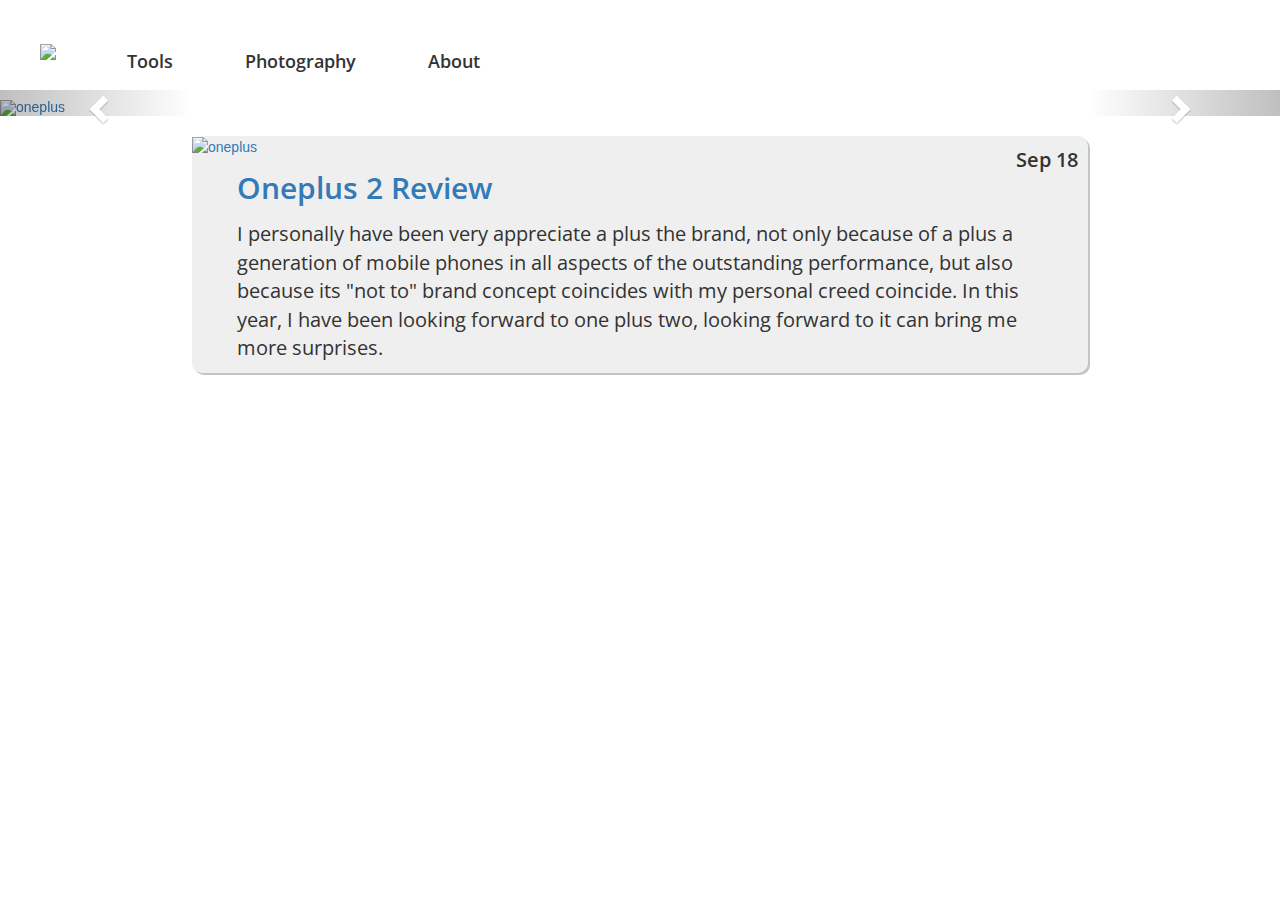
==== index.html @ 1d6de4e5 "revise" ====
<!doctype html>
<html>

<head>
    <title>MIRACLE</title>
    <meta content="width=device-width,initial-scale=1" name=viewport>
    <link href="https://fonts.googleapis.com/css?family=Open+Sans:400,600|Roboto+Slab" rel="stylesheet">
    <link href="css/style.css" type="text/css" rel="stylesheet" />
    <!-- Latest compiled and minified CSS -->
    <link rel="stylesheet" href="https://maxcdn.bootstrapcdn.com/bootstrap/3.3.7/css/bootstrap.min.css" integrity="sha384-BVYiiSIFeK1dGmJRAkycuHAHRg32OmUcww7on3RYdg4Va+PmSTsz/K68vbdEjh4u" crossorigin="anonymous">
    <!-- Optional theme -->
    <link rel="stylesheet" href="https://maxcdn.bootstrapcdn.com/bootstrap/3.3.7/css/bootstrap-theme.min.css" integrity="sha384-rHyoN1iRsVXV4nD0JutlnGaslCJuC7uwjduW9SVrLvRYooPp2bWYgmgJQIXwl/Sp" crossorigin="anonymous"> </head>

<body>
    <nav>
        <ul class="navi">
            <li class="nav navpic"><img src="image/logo_black.png" width="160px"></li>
            <li class="nav navbar">Tools</li>
            <li class="nav navbar">Photography</li>
            <li class="nav navbar">About</li>
        </ul>
    </nav>
    <div id="carousel-example-generic" class="carousel slide" data-ride="carousel">
        <!-- Indicators -->
        <ol class="carousel-indicators">
            <li data-target="#carousel-example-generic" data-slide-to="0" class="active"></li>
            <li data-target="#carousel-example-generic" data-slide-to="1"></li>
            <li data-target="#carousel-example-generic" data-slide-to="2"></li>
        </ol>
        <!-- Wrapper for slides -->
        <div class="carousel-inner" role="listbox">
            <div class="item active"> <a href="oneplus.html">    <img src="image/oneplus_scroll.jpg" alt="oneplus" width="100%"></a> </div>
            <div class="item"> <img src="image/oppo_scroll.jpg" alt="oppo" width="100%"> </div>
            <div class="item"> <img src="image/sm_scroll.jpg" alt="smartisan" width="100%"> </div>
        </div>
        <!-- Controls -->
        <a class="left carousel-control" href="#carousel-example-generic" role="button" data-slide="prev"> <span class="glyphicon glyphicon-chevron-left" aria-hidden="true"></span> <span class="sr-only">Previous</span> </a>
        <a class="right carousel-control" href="#carousel-example-generic" role="button" data-slide="next"> <span class="glyphicon glyphicon-chevron-right" aria-hidden="true"></span> <span class="sr-only">Next</span> </a>
    </div>
    <div class="review-container">
        <p class="review-date">Sep 18</p>
        <a href="oneplus.html"><img class="review-pic" src="image/oneplus_scroll.jpg" alt="oneplus" width="100%"></a>
        <p class="review-title"><a href="oneplus.html">Oneplus 2 Review</a></p>
        <p class="review-text">I personally have been very appreciate a plus the brand, not only because of a plus a generation of mobile phones in all aspects of the outstanding performance, but also because its "not to" brand concept coincides with my personal creed coincide. In this year, I have been looking forward to one plus two, looking forward to it can bring me more surprises. </p>
    </div>
    <script src="http://code.jquery.com/jquery-3.1.1.min.js"></script>
    <!-- Latest compiled and minified JavaScript -->
    <script src="https://maxcdn.bootstrapcdn.com/bootstrap/3.3.7/js/bootstrap.min.js" integrity="sha384-Tc5IQib027qvyjSMfHjOMaLkfuWVxZxUPnCJA7l2mCWNIpG9mGCD8wGNIcPD7Txa" crossorigin="anonymous"></script>
</body>

</html>
---- css/style.css ----
.nav{
    margin-left: 70px;
    float:left;
    display: inline;
    margin-top: 30px;
    text-align: center;
    font-size: 18px;
    font-family: 'Open Sans', sans-serif;
    font-weight: 600;
}
.navi{
    height:80px;
    
}
.navbar{
    padding-top: 18px;
}
.navbar:hover{
    border-bottom-color: #c4c4c4;
}
.navpic{
    margin-top: 38px;
    margin-left: 0px;
}
.review-container{
    width:70%;
    margin-left: 15%;
    margin-top: 20px;
    background-color: #efefef;
    border-radius: 10px 10px 10px 10px;
    box-shadow: 2px 2px #c4c4c4;
}

.review-text{
    margin-left: 5%;
    margin-right: 5%;
    font-family: 'Open Sans', sans-serif;
    font-weight: 400;
    font-size:20px;
    padding-bottom: 10px;
}
.review-date{
    font-family: 'Open Sans', sans-serif;
    font-weight: 600;
    font-size:20px;
    float:right;
    margin-top: 10px;
    margin-right: 10px;
}
.review-title{
    font-family: 'Open Sans', sans-serif;
    font-weight: 600;
    font-size:30px;
    margin-left: 5%;
    margin-top: 10px;
}
.page-container{
    width:70%;
    margin-left:15%;
    font-family: 'Roboto Slab', serif;
    font-size:30px;
    margin-top: 15px;
}
.stat-title{
    font-size: 20px;
    padding-top: 10px;
}
.stat-container{
    width:70%;
    margin-left:15%;
}
.color-container{
    width:100%;
    background-color: #f7f7f7;
}
.review-logo{
    position:absolute;
    width:18%;
    margin-left: 41%;
    margin-right: 40%;
    margin-top: 20px;
}
.reviewpage-title{
    position: absolute;
    color:white;
    font-family: 'Open Sans', sans-serif;
    margin-top: 20%;
    width:50%;
    text-align: center;
    font-size: 70px;
    margin-left: 25%;
}
.navigation {
    list-style: none;
    background: #f4f4f4;
    width: 100%;
    height: 100%;
    position: fixed;
    top: 0;
    right: 0;
    bottom: 0;
    left: 0;
    z-index:0;
}
.site-wrap{
    background-color: #f7f7f7;
    z-index: 1;
    min-width: 100%;
    min-height: 100%;
    position: relative;
    top:0;
    bottom:100%;
    left:0;
}
.nav-trigger {
    position: absolute;
    clip: rect(0, 0, 0, 0);
}
label[for="nav-trigger"] {
    position: fixed;
    top: 15px;
    left: 15px;
    z-index: 2;
    width: 30px;
    height: 30px;
    cursor: pointer;
    background-image: url("data:image/svg+xml;utf8,<svg xmlns='http://www.w3.org/2000/svg' xmlns:xlink='http://www.w3.org/1999/xlink' version='1.1' x='0px' y='0px' width='30px' height='30px' viewBox='0 0 30 30' enable-background='new 0 0 30 30' xml:space='preserve'><rect width='30' height='6'/><rect y='24' width='30' height='6'/><rect y='12' width='30' height='6'/></svg>");
    background-size: contain;
}
.nav-trigger:checked + label {
    left: 215px;
}

.nav-trigger:checked ~ .site-wrap {
    left: 200px;
    box-shadow: 0 0 5px 5px rgba(0,0,0,0.5);
}
.nav-trigger + label, .site-wrap {
    transition: left 0.2s;
}
body {
    overflow-x: hidden;
}
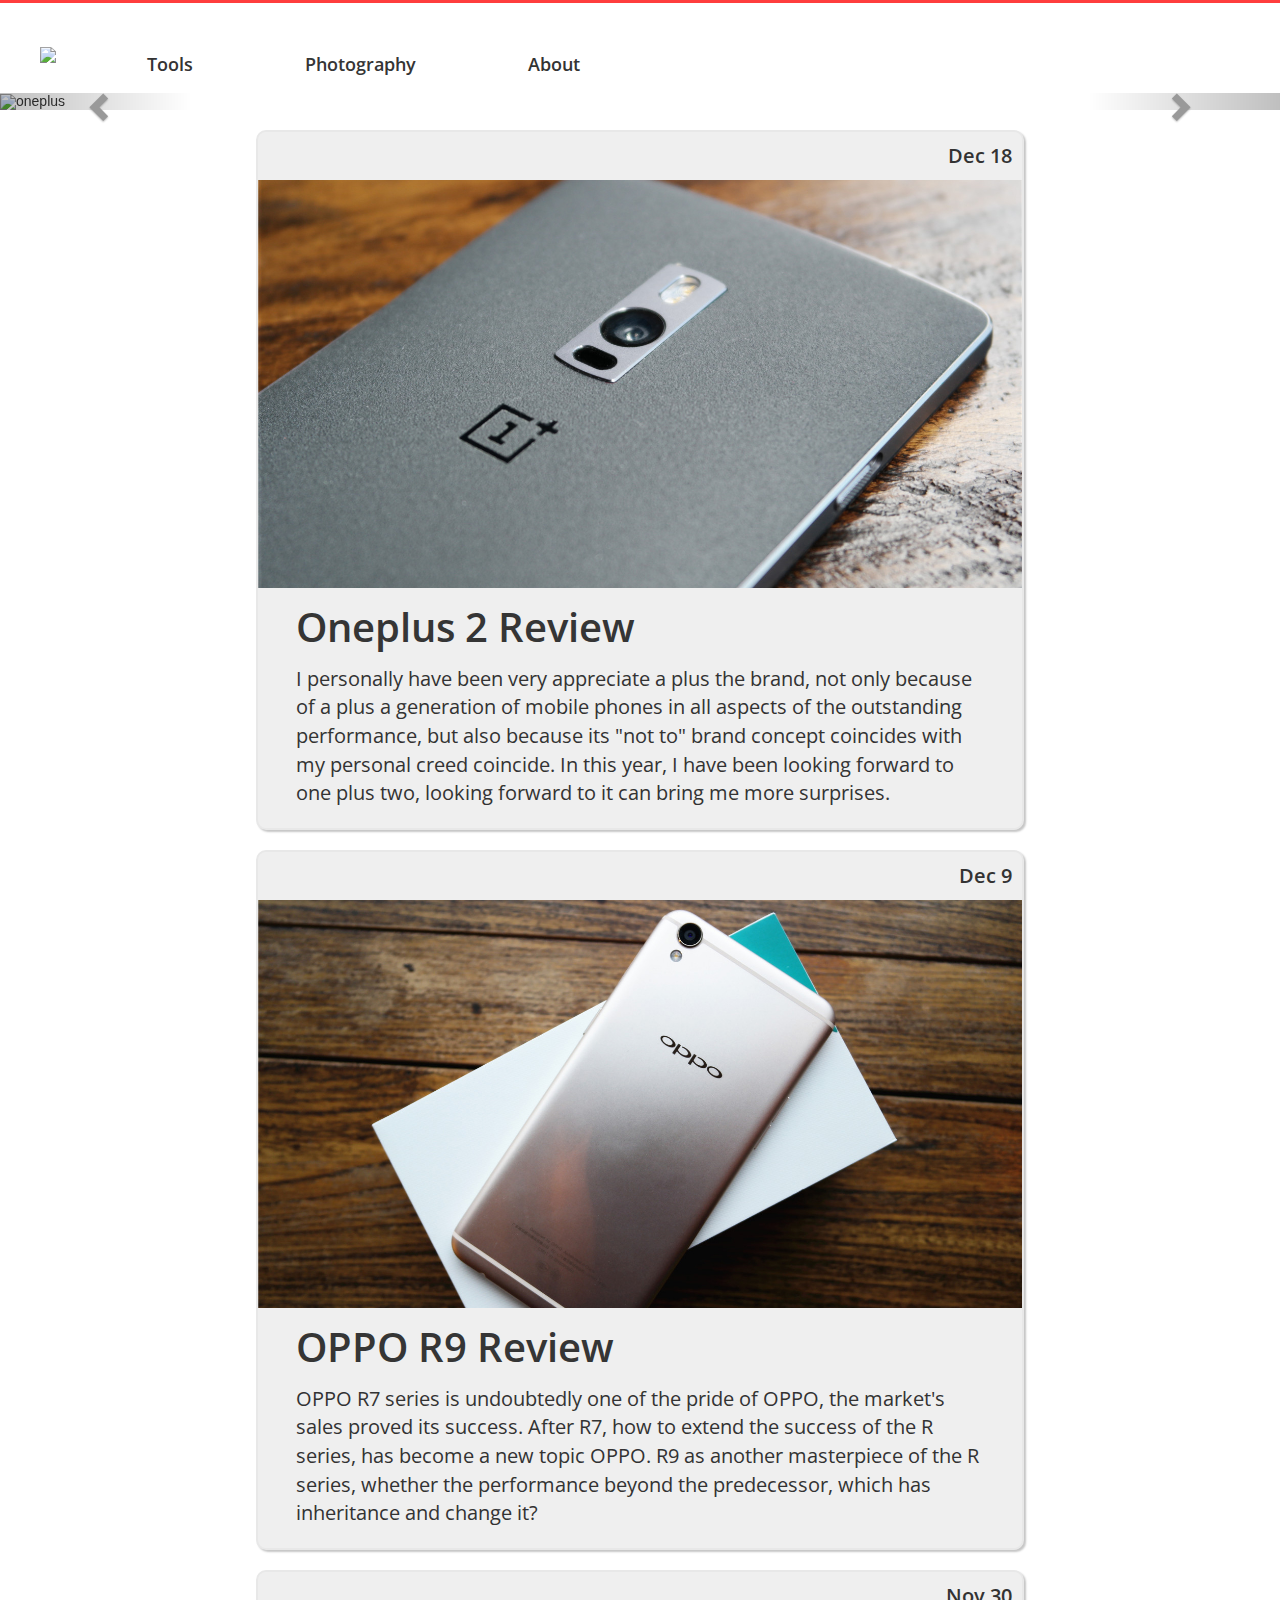
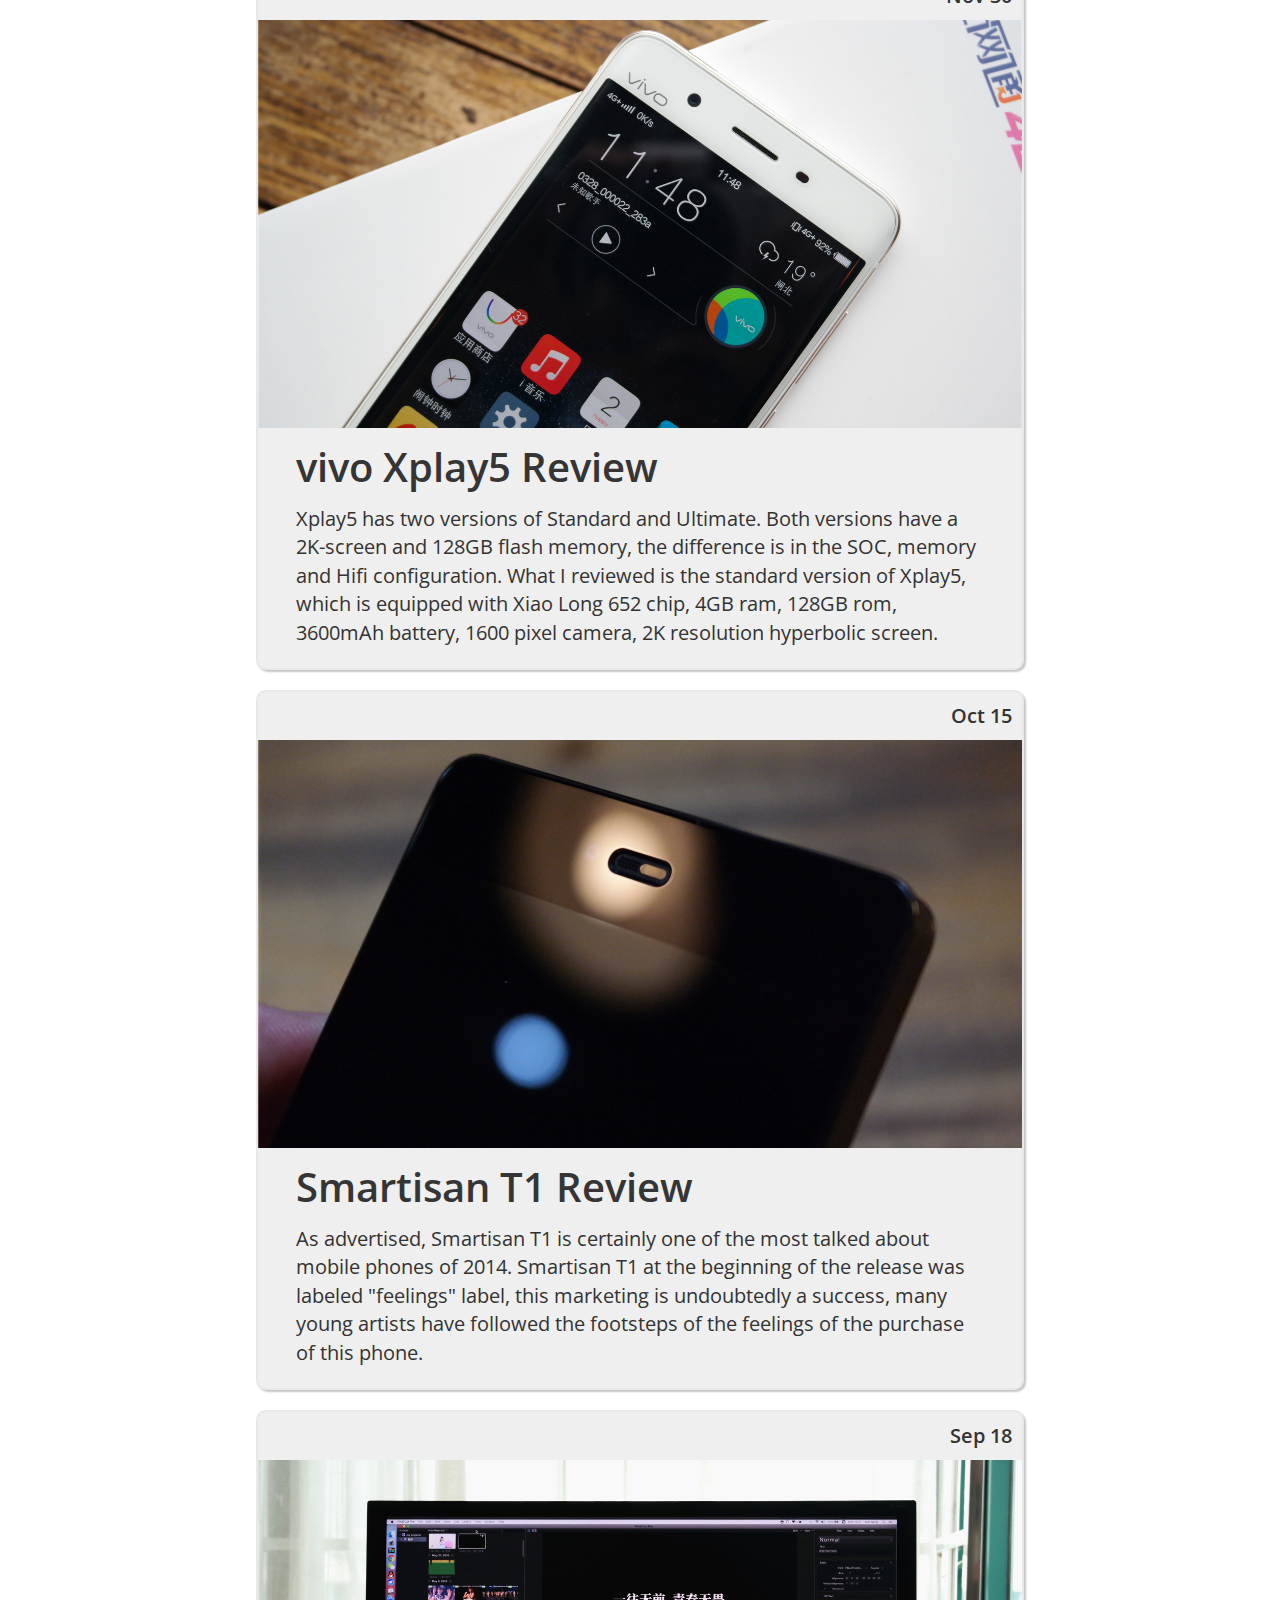
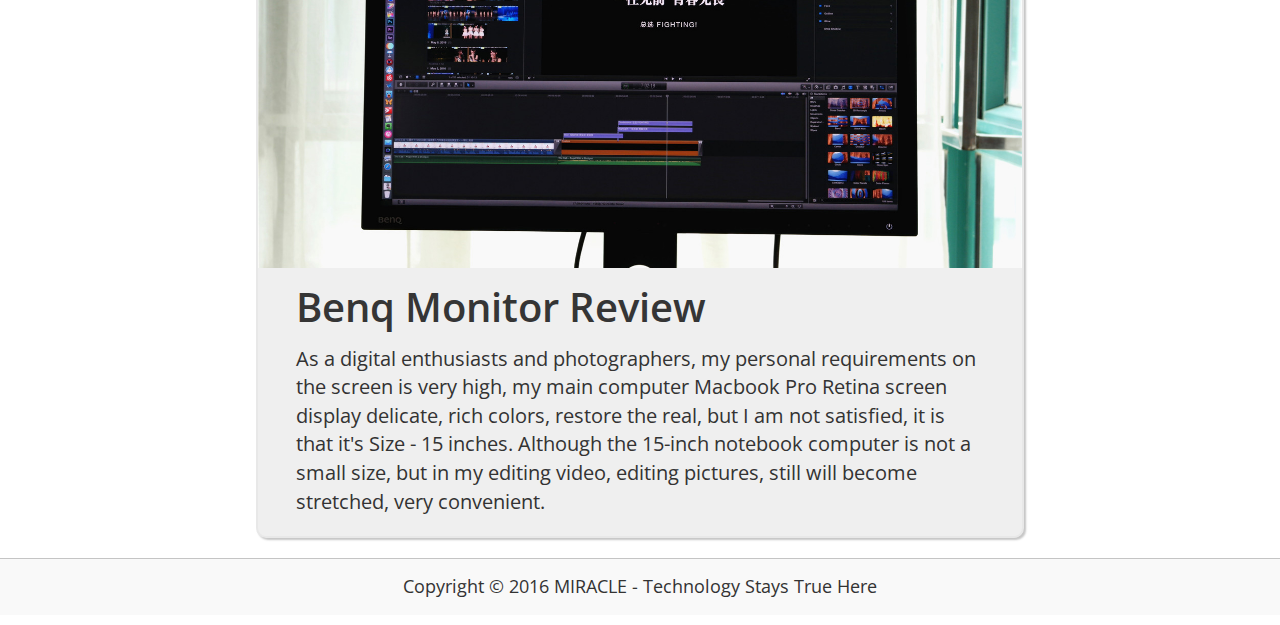
==== commit 6b868eab: "add photography page" ====
--- a/index.html
+++ b/index.html
@@ -14,9 +14,9 @@
 <body>
     <nav>
         <ul class="navi">
-            <li class="nav navpic"><img src="image/logo_black.png" width="160px"></li>
+            <a href="index.html"><li class="nav navpic"><img src="image/logo_black.png" width="160px"></li></a>
             <li class="nav navbar">Tools</li>
-            <li class="nav navbar">Photography</li>
+            <a href="photography.html"><li class="nav navbar">Photography</li></a>
             <li class="nav navbar">About</li>
         </ul>
     </nav>
@@ -26,22 +26,65 @@
             <li data-target="#carousel-example-generic" data-slide-to="0" class="active"></li>
             <li data-target="#carousel-example-generic" data-slide-to="1"></li>
             <li data-target="#carousel-example-generic" data-slide-to="2"></li>
+            <li data-target="#carousel-example-generic" data-slide-to="3"></li>
+            <li data-target="#carousel-example-generic" data-slide-to="4"></li>
         </ol>
         <!-- Wrapper for slides -->
         <div class="carousel-inner" role="listbox">
-            <div class="item active"> <a href="oneplus.html">    <img src="image/oneplus_scroll.jpg" alt="oneplus" width="100%"></a> </div>
-            <div class="item"> <img src="image/oppo_scroll.jpg" alt="oppo" width="100%"> </div>
-            <div class="item"> <img src="image/sm_scroll.jpg" alt="smartisan" width="100%"> </div>
+            <div class="item active">
+                <a href="oneplus.html"> <img src="image/oneplus_scroll.jpg" alt="oneplus" width="100%"></a>
+            </div>
+            <div class="item">
+                <a href="oppo.html"><img src="image/oppo_scroll.jpg" alt="oppo" width="100%"></a>
+            </div>
+            <div class="item">
+                <a href="smartisan.html"> <img src="image/sm_scroll.jpg" alt="smartisan" width="100%"></a>
+            </div>
+            <div class="item">
+                <a href="xplay.html"> <img src="image/xplay_scroll.jpg" alt="xplay" width="100%"></a>
+            </div>
+            <div class="item">
+                <a href="benq.html"><img src="image/benq_scroll.jpg" alt="benq" width="100%"></a>
+            </div>
         </div>
         <!-- Controls -->
         <a class="left carousel-control" href="#carousel-example-generic" role="button" data-slide="prev"> <span class="glyphicon glyphicon-chevron-left" aria-hidden="true"></span> <span class="sr-only">Previous</span> </a>
         <a class="right carousel-control" href="#carousel-example-generic" role="button" data-slide="next"> <span class="glyphicon glyphicon-chevron-right" aria-hidden="true"></span> <span class="sr-only">Next</span> </a>
     </div>
     <div class="review-container">
-        <p class="review-date">Sep 18</p>
-        <a href="oneplus.html"><img class="review-pic" src="image/oneplus_scroll.jpg" alt="oneplus" width="100%"></a>
+        <p class="review-date">Dec 18</p>
+        <a href="oneplus.html"><img class="review-pic" src="image/oneplus_review.jpg" alt="oneplus" width="100%"></a>
         <p class="review-title"><a href="oneplus.html">Oneplus 2 Review</a></p>
         <p class="review-text">I personally have been very appreciate a plus the brand, not only because of a plus a generation of mobile phones in all aspects of the outstanding performance, but also because its "not to" brand concept coincides with my personal creed coincide. In this year, I have been looking forward to one plus two, looking forward to it can bring me more surprises. </p>
+    </div>
+    <div class="review-container">
+        <p class="review-date">Dec 9</p>
+        <a href="oppo.html"><img class="review-pic" src="image/oppo_review.jpg" alt="oppo" width="100%"></a>
+        <p class="review-title"><a href="oppo.html">OPPO R9 Review</a></p>
+        <p class="review-text">OPPO R7 series is undoubtedly one of the pride of OPPO, the market's sales proved its success. After R7, how to extend the success of the R series, has become a new topic OPPO. R9 as another masterpiece of the R series, whether the performance beyond the predecessor, which has inheritance and change it? </p>
+    </div>
+    <div class="review-container">
+        <p class="review-date">Nov 30</p>
+        <a href="xplay.html"><img class="review-pic" src="image/xplay_review.jpg" alt="xplay" width="100%"></a>
+        <p class="review-title"><a href="xplay.html">vivo Xplay5 Review</a></p>
+        <p class="review-text">Xplay5 has two versions of Standard and Ultimate. Both versions have a 2K-screen and 128GB flash memory, the difference is in the SOC, memory and Hifi configuration. What I reviewed is the standard version of Xplay5, which is equipped with Xiao Long 652 chip, 4GB ram, 128GB rom, 3600mAh battery, 1600 pixel camera, 2K resolution hyperbolic screen. </p>
+    </div>
+    <div class="review-container">
+        <p class="review-date">Oct 15</p>
+        <a href="smartisan.html"><img class="review-pic" src="image/smartisan_review.jpg" alt="smartisan" width="100%"></a>
+        <p class="review-title"><a href="smartisan.html">Smartisan T1 Review</a></p>
+        <p class="review-text">As advertised, Smartisan T1 is certainly one of the most talked about mobile phones of 2014. Smartisan T1 at the beginning of the release was labeled "feelings" label, this marketing is undoubtedly a success, many young artists have followed the footsteps of the feelings of the purchase of this phone. </p>
+    </div>
+    <div class="review-container">
+        <p class="review-date">Sep 18</p>
+        <a href="benq.html"><img class="review-pic" src="image/benq_review.jpg" alt="benq" width="100%"></a>
+        <p class="review-title"><a href="benq.html">Benq Monitor Review</a></p>
+        <p class="review-text">As a digital enthusiasts and photographers, my personal requirements on the screen is very high, my main computer Macbook Pro Retina screen display delicate, rich colors, restore the real, but I am not satisfied, it is that it's Size - 15 inches. Although the 15-inch notebook computer is not a small size, but in my editing video, editing pictures, still will become stretched, very convenient. </p>
+    </div>
+    <div class="footer-container">
+        <div class="footer-content">
+            <p class="footer-slogon">Copyright &copy; 2016 MIRACLE - Technology Stays True Here</p>
+        </div>
     </div>
     <script src="http://code.jquery.com/jquery-3.1.1.min.js"></script>
     <!-- Latest compiled and minified JavaScript -->
--- a/css/style.css
+++ b/css/style.css
@@ -2,33 +2,60 @@
     margin-left: 70px;
     float:left;
     display: inline;
-    margin-top: 30px;
+    margin-top: 0px;
     text-align: center;
     font-size: 18px;
     font-family: 'Open Sans', sans-serif;
     font-weight: 600;
+    margin-bottom: 0px !important;
+}
+
+nav{
+    border-top:3.5px;
+    border-top-style: solid;
+    border-top-color: #ff3d3d;
+}
+a:hover{
+    color:#ff3d3d !important;
+}
+a{
+    color:#353535 !important;
 }
 .navi{
     height:80px;
     
 }
 .navbar{
-    padding-top: 18px;
+    padding-top: 48px;
+    border-radius: 0px 0px 0px 0px;
+   text-align: center;
+    padding-right: 20px;
+    padding-left: 20px !important;
+    border-radius: 0px 0px 0px 0px !important;
+    padding-bottom: 15px;
+}
+.nav-active{
+    background-color: #ff3d3d;
+    color:white;
 }
 .navbar:hover{
-    border-bottom-color: #c4c4c4;
+    background-color: #ff3d3d;
+    color:white;
 }
 .navpic{
     margin-top: 38px;
     margin-left: 0px;
 }
 .review-container{
-    width:70%;
-    margin-left: 15%;
+    width:60%;
+    margin-left: 20%;
     margin-top: 20px;
     background-color: #efefef;
     border-radius: 10px 10px 10px 10px;
-    box-shadow: 2px 2px #c4c4c4;
+    border-color:#e8e8e8;
+    border-width: 2px 2px 2px 2px;
+    border-style: solid;
+    box-shadow: 2px 2px 2px #c6c6c6;
 }
 
 .review-text{
@@ -50,9 +77,10 @@
 .review-title{
     font-family: 'Open Sans', sans-serif;
     font-weight: 600;
-    font-size:30px;
+    font-size:40px;
     margin-left: 5%;
     margin-top: 10px;
+    color: #ff3d3d;
 }
 .page-container{
     width:70%;
@@ -139,5 +167,37 @@
     transition: left 0.2s;
 }
 body {
-    overflow-x: hidden;
+    overflow-x: hidden;   
+}
+#HCB_comment_box{
+    width:60%;
+    margin-left: 20%;
+}
+.footer-container{
+    background-color: #f9f9f9;
+    font-family: 'Open Sans', sans-serif;
+    margin-top: 20px;
+    border-top-style: solid;
+    border-top-width: 1px;
+    border-top-color: #c4c4c4;
+    margin-bottom: 0px;
+}
+.footer-content{
+    width:60%;
+    margin-left: 20%;
+    text-align: center;
+}
+.footer-slogon{
+    font-size:18px;
+    padding-bottom: 15px;
+    padding-top:15px;
+}
+.container-fluid{
+    margin-top: 20px !important;
+}
+.col-md-4{
+    margin-bottom: 25px;
+}
+.modal-dialog{
+    font-family: 'Open Sans', sans-serif;
 }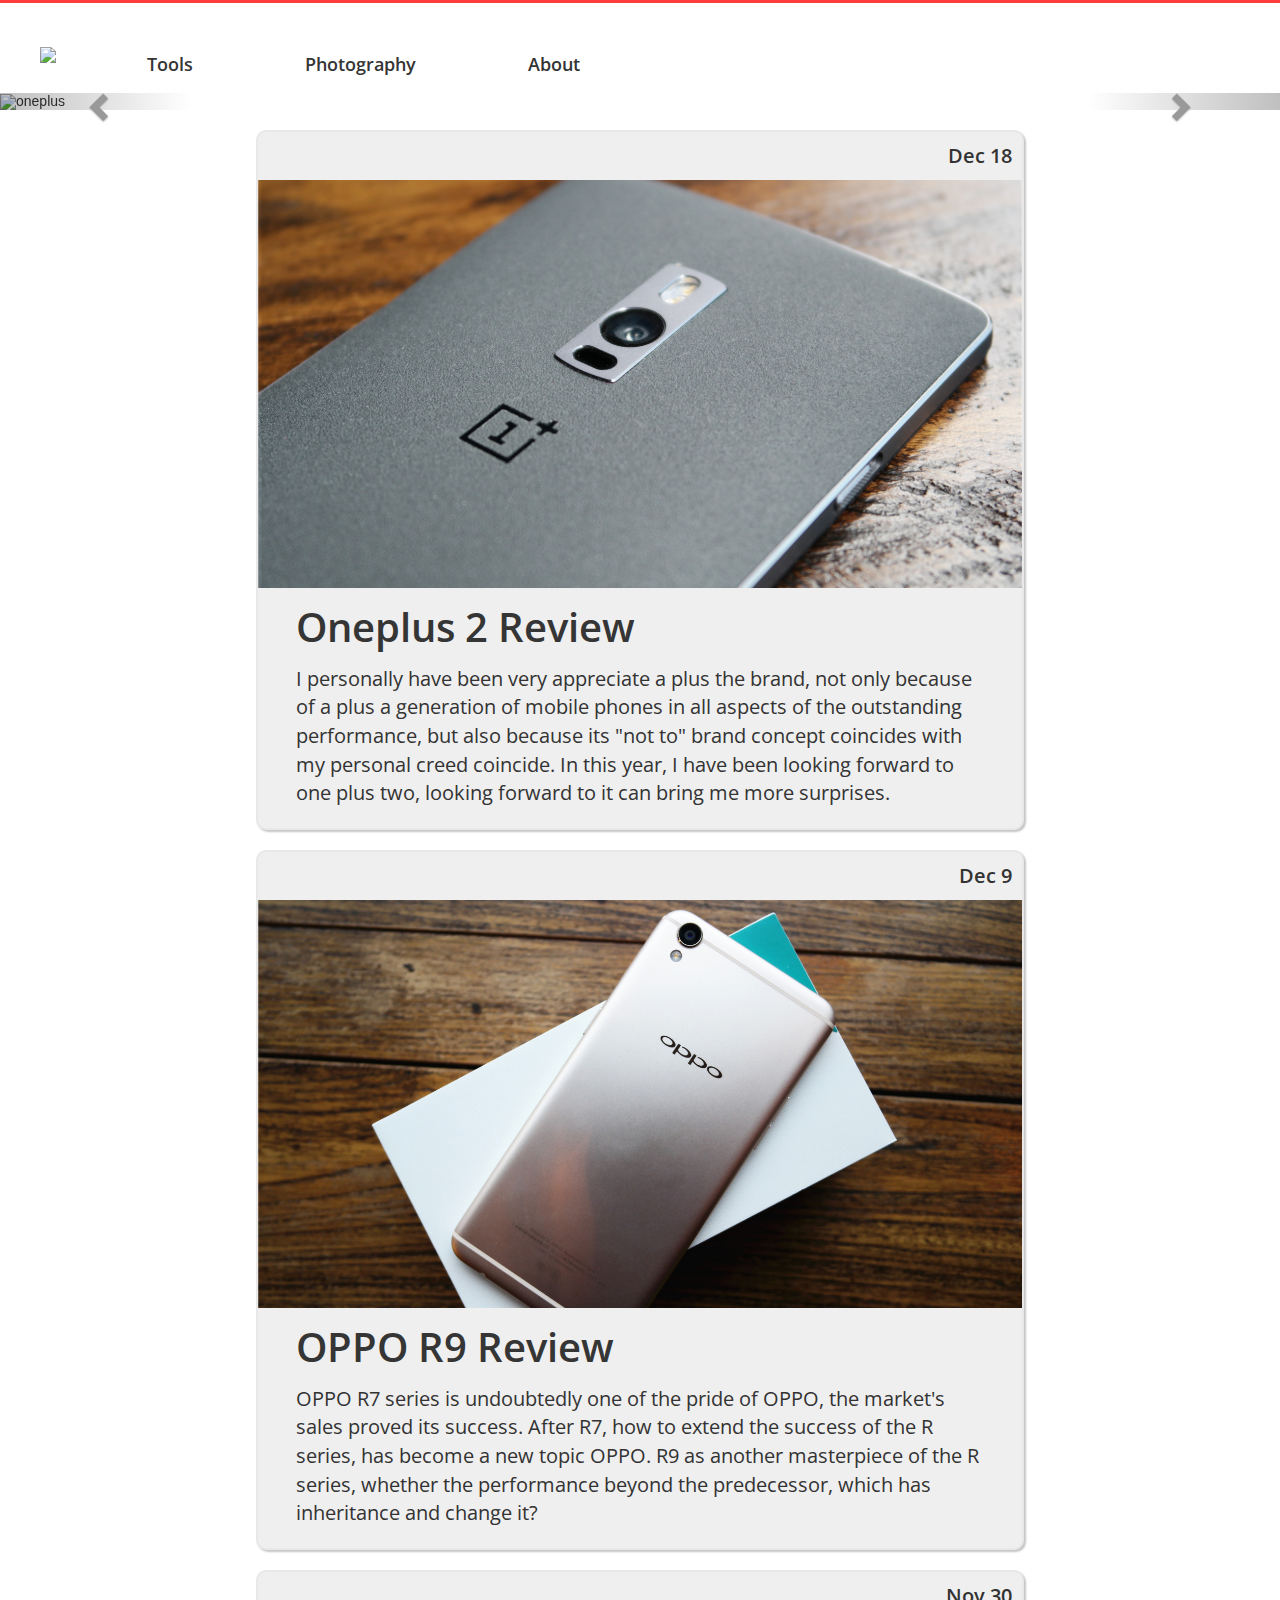
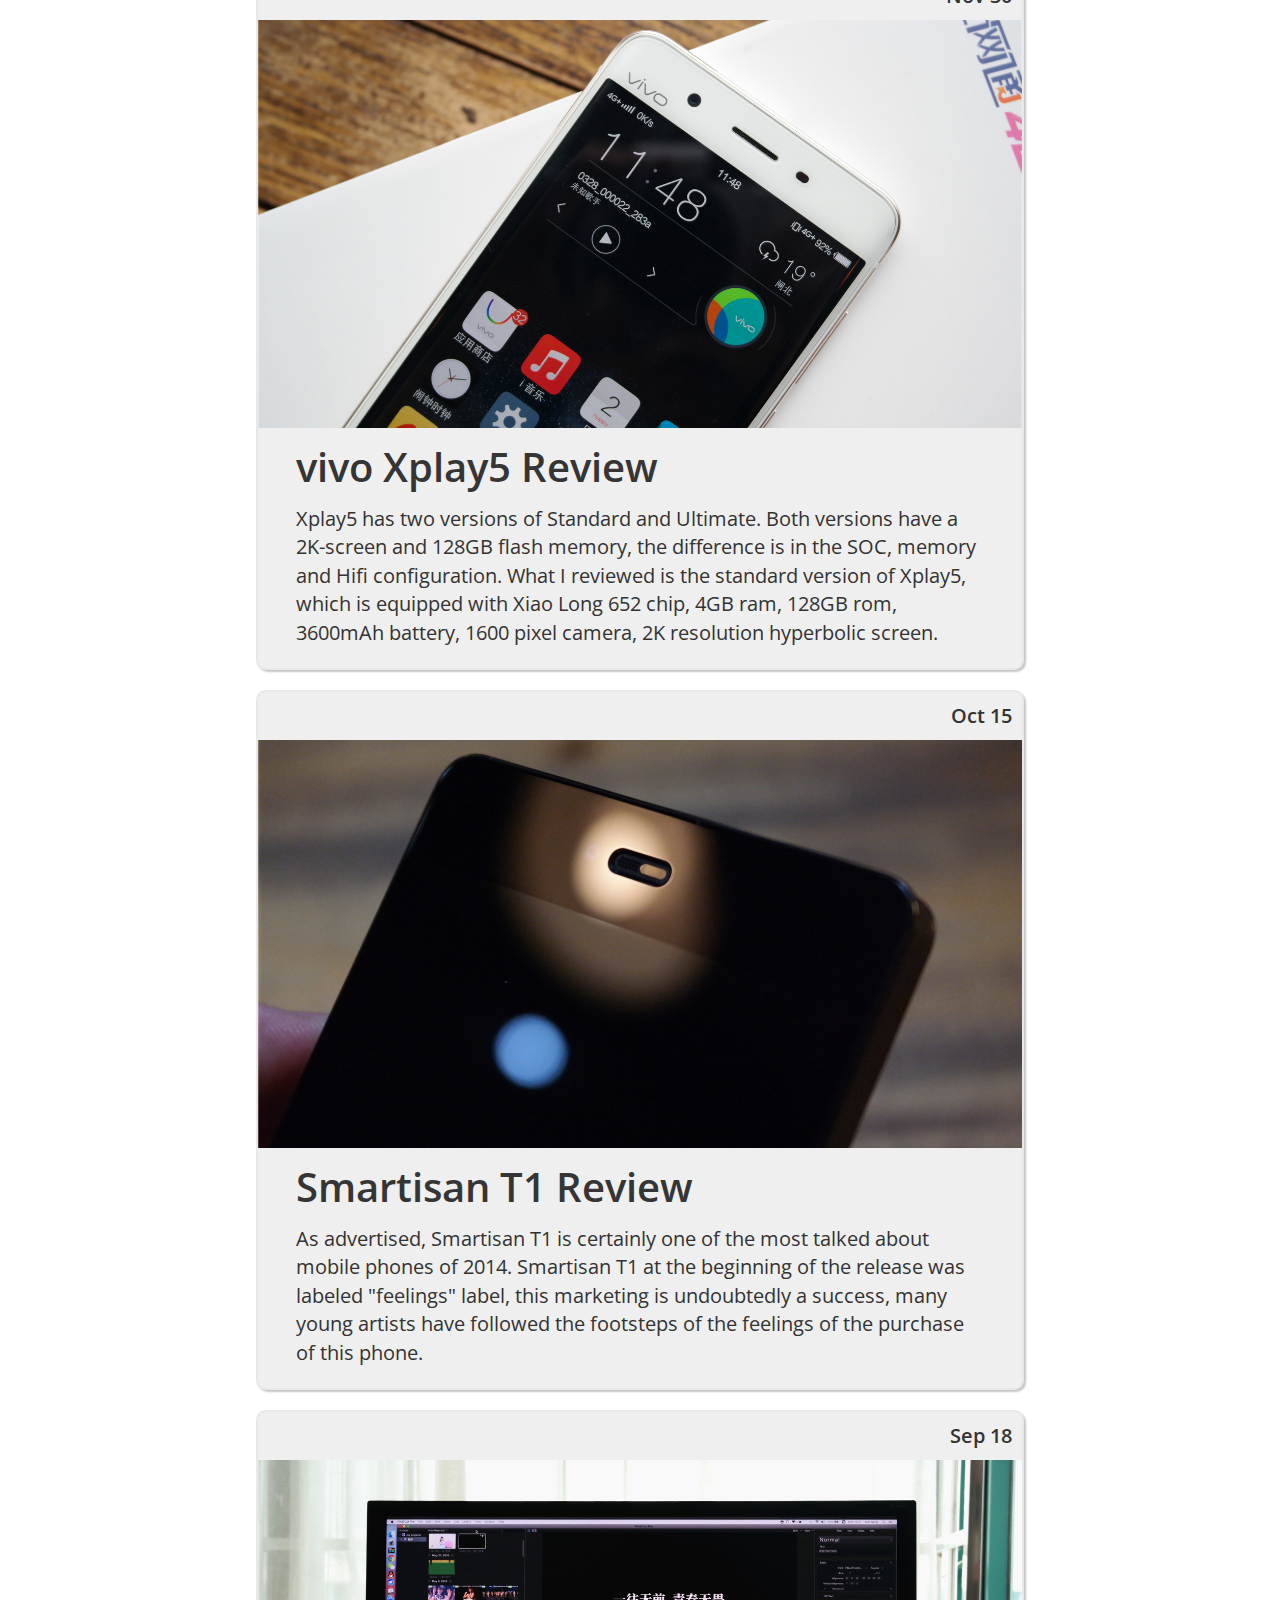
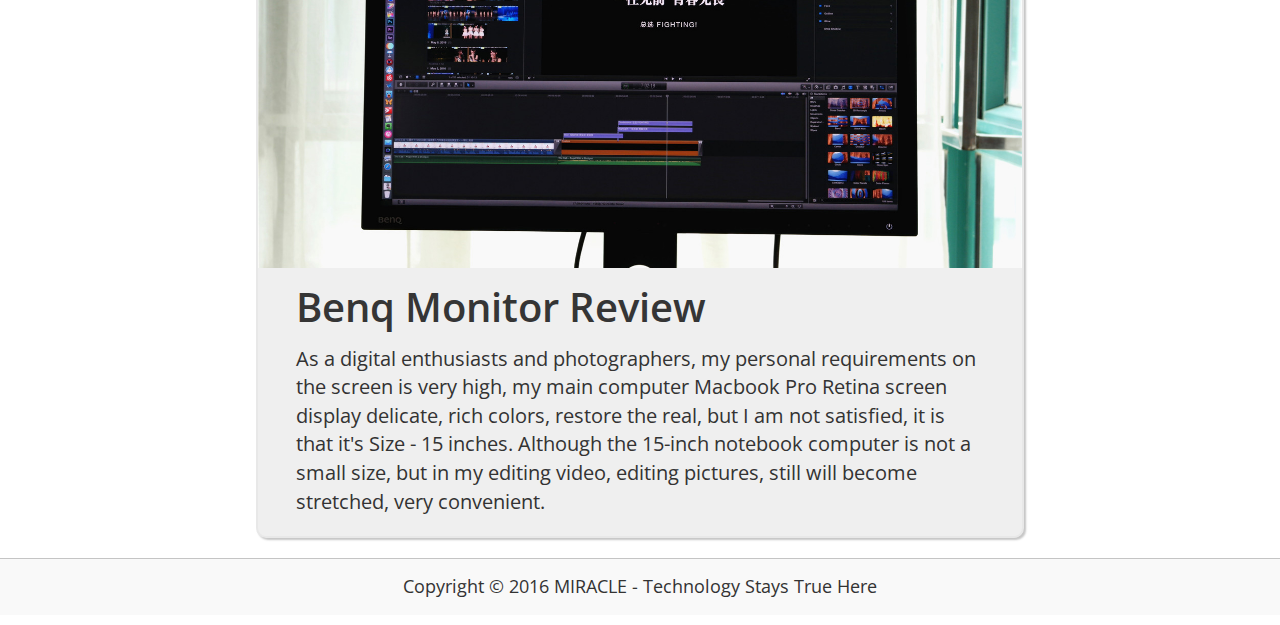
==== commit 99838e5a: "wip" ====
--- a/index.html
+++ b/index.html
@@ -15,7 +15,7 @@
     <nav>
         <ul class="navi">
             <a href="index.html"><li class="nav navpic"><img src="image/logo_black.png" width="160px"></li></a>
-            <li class="nav navbar">Tools</li>
+            <a href="tool.html"><li class="nav navbar">Tools</li></a>
             <a href="photography.html"><li class="nav navbar">Photography</li></a>
             <li class="nav navbar">About</li>
         </ul>
--- a/css/style.css
+++ b/css/style.css
@@ -1,6 +1,6 @@
-.nav{
+.nav {
     margin-left: 70px;
-    float:left;
+    float: left;
     display: inline;
     margin-top: 0px;
     text-align: center;
@@ -10,117 +10,133 @@
     margin-bottom: 0px !important;
 }
 
-nav{
-    border-top:3.5px;
+nav {
+    border-top: 3.5px;
     border-top-style: solid;
     border-top-color: #ff3d3d;
 }
-a:hover{
-    color:#ff3d3d !important;
-}
-a{
-    color:#353535 !important;
-}
-.navi{
-    height:80px;
-    
-}
-.navbar{
+
+a:hover {
+    color: #ff3d3d !important;
+}
+
+a {
+    color: #353535 !important;
+}
+
+.navi {
+    height: 80px;
+}
+
+.navbar {
     padding-top: 48px;
-    border-radius: 0px 0px 0px 0px;
-   text-align: center;
+    text-align: center;
     padding-right: 20px;
     padding-left: 20px !important;
     border-radius: 0px 0px 0px 0px !important;
     padding-bottom: 15px;
 }
-.nav-active{
+
+.nav-active {
     background-color: #ff3d3d;
-    color:white;
-}
-.navbar:hover{
+    color: white;
+}
+
+.navbar:hover {
     background-color: #ff3d3d;
-    color:white;
-}
-.navpic{
+    color: white;
+}
+
+.navpic {
     margin-top: 38px;
     margin-left: 0px;
 }
-.review-container{
-    width:60%;
+
+.review-container {
+    width: 60%;
     margin-left: 20%;
     margin-top: 20px;
     background-color: #efefef;
     border-radius: 10px 10px 10px 10px;
-    border-color:#e8e8e8;
+    border-color: #e8e8e8;
     border-width: 2px 2px 2px 2px;
     border-style: solid;
     box-shadow: 2px 2px 2px #c6c6c6;
 }
 
-.review-text{
+.review-text {
     margin-left: 5%;
     margin-right: 5%;
     font-family: 'Open Sans', sans-serif;
     font-weight: 400;
-    font-size:20px;
+    font-size: 20px;
     padding-bottom: 10px;
 }
-.review-date{
+
+.review-date {
     font-family: 'Open Sans', sans-serif;
     font-weight: 600;
-    font-size:20px;
-    float:right;
+    font-size: 20px;
+    float: right;
     margin-top: 10px;
     margin-right: 10px;
 }
-.review-title{
+
+.review-title {
     font-family: 'Open Sans', sans-serif;
     font-weight: 600;
-    font-size:40px;
+    font-size: 40px;
     margin-left: 5%;
     margin-top: 10px;
     color: #ff3d3d;
 }
-.page-container{
-    width:70%;
-    margin-left:15%;
+
+.page-container {
+    width: 60%;
+    margin-left: 20%;
     font-family: 'Roboto Slab', serif;
-    font-size:30px;
+    font-size: 30px;
     margin-top: 15px;
 }
-.stat-title{
-    font-size: 20px;
+
+.stat-title {
+    font-size: 30px;
     padding-top: 10px;
 }
-.stat-container{
-    width:70%;
-    margin-left:15%;
-}
-.color-container{
-    width:100%;
+
+.stat-container {
+    width: 60%;
+    margin-left: 20%;
+    font-family: 'Roboto Slab', serif;
+}
+
+.color-container {
+    width: 100%;
     background-color: #f7f7f7;
 }
-.review-logo{
-    position:absolute;
-    width:18%;
+
+.review-logo {
+    position: absolute;
+    width: 18%;
     margin-left: 41%;
     margin-right: 40%;
     margin-top: 20px;
 }
-.reviewpage-title{
+
+.reviewpage-title {
     position: absolute;
-    color:white;
+    color: white;
     font-family: 'Open Sans', sans-serif;
     margin-top: 20%;
-    width:50%;
+    width: 50%;
     text-align: center;
     font-size: 70px;
     margin-left: 25%;
 }
+
 .navigation {
     list-style: none;
-    background: #f4f4f4;
+    background-color: #f7f7f7;
     width: 100%;
     height: 100%;
     position: fixed;
@@ -128,22 +144,25 @@
     right: 0;
     bottom: 0;
     left: 0;
-    z-index:0;
-}
-.site-wrap{
+    z-index: 0;
+}
+
+.site-wrap {
     background-color: #f7f7f7;
     z-index: 1;
     min-width: 100%;
     min-height: 100%;
     position: relative;
-    top:0;
-    bottom:100%;
-    left:0;
-}
+    top: 0;
+    bottom: 100%;
+    left: 0;
+}
+
 .nav-trigger {
     position: absolute;
     clip: rect(0, 0, 0, 0);
 }
+
 label[for="nav-trigger"] {
     position: fixed;
     top: 15px;
@@ -155,25 +174,40 @@
     background-image: url("data:image/svg+xml;utf8,<svg xmlns='http://www.w3.org/2000/svg' xmlns:xlink='http://www.w3.org/1999/xlink' version='1.1' x='0px' y='0px' width='30px' height='30px' viewBox='0 0 30 30' enable-background='new 0 0 30 30' xml:space='preserve'><rect width='30' height='6'/><rect y='24' width='30' height='6'/><rect y='12' width='30' height='6'/></svg>");
     background-size: contain;
 }
+
 .nav-trigger:checked + label {
     left: 215px;
 }
 
 .nav-trigger:checked ~ .site-wrap {
     left: 200px;
-    box-shadow: 0 0 5px 5px rgba(0,0,0,0.5);
-}
-.nav-trigger + label, .site-wrap {
+    box-shadow: 0 0 0px px rgba(0, 0, 0, 0.5);
+}
+
+.nav-trigger + label,
+.site-wrap {
     transition: left 0.2s;
 }
+
 body {
-    overflow-x: hidden;   
-}
-#HCB_comment_box{
-    width:60%;
-    margin-left: 20%;
-}
-.footer-container{
+    overflow-x: hidden;
+}
+
+.nav-item {
+    margin-left: 0px !important;
+    font-family: 'Open Sans', sans-serif;
+    font-size: 20px;
+    margin-bottom: 10px;
+    margin-top: 10px;
+    font-weight: 600;
+}
+
+#HCB_comment_box {
+    width: 60%;
+    margin-left: 20%;
+}
+
+.footer-container {
     background-color: #f9f9f9;
     font-family: 'Open Sans', sans-serif;
     margin-top: 20px;
@@ -182,22 +216,187 @@
     border-top-color: #c4c4c4;
     margin-bottom: 0px;
 }
-.footer-content{
-    width:60%;
+
+.footer-content {
+    width: 60%;
     margin-left: 20%;
     text-align: center;
 }
-.footer-slogon{
-    font-size:18px;
+
+.footer-slogon {
+    font-size: 18px;
     padding-bottom: 15px;
-    padding-top:15px;
-}
-.container-fluid{
+    padding-top: 15px;
+}
+
+.container-fluid {
     margin-top: 20px !important;
 }
-.col-md-4{
+
+.col-md-4 {
     margin-bottom: 25px;
 }
-.modal-dialog{
-    font-family: 'Open Sans', sans-serif;
+
+.modal-dialog {
+    font-family: 'Open Sans', sans-serif;
+}
+
+h1 {
+    color: #ff3d3d !important;
+}
+
+.comment {
+    width: 60%;
+    margin-left: 20%;
+    margin-top: 30px;
+    font-family: 'Open Sans', sans-serif;
+}
+
+.comment-container {
+    background-color: white;
+}
+
+.btn {
+    color: white;
+    background-color: #d30000;
+    margin-top: 10px;
+    margin-bottom: 20px !important;
+}
+
+.comment-title {
+    font-size: 30px;
+    font-weight: 600;
+    padding-top: 20px;
+}
+
+.back-to-top {
+    cursor: pointer;
+    position: fixed;
+    bottom: 20px;
+    right: 10%;
+    display: none;
+    color: white !important;
+}
+
+.view {
+    width: 100%;
+    margin-left: 200px;
+}
+.tool-pic{
+    margin-top: 20px;
+}
+h2{
+    margin-top: 0px !important;
+}
+ul.tool-spec{
+    padding-left: 0px;
+    padding-bottom: 1px;
+    padding-top: 4px;
+}
+.tool-pic:hover{
+    border-style: solid;
+    border-color:#ff3d3d;
+    border-width: 5px;
+}
+
+@media screen and (min-width: 2000px) {
+    .page-container {
+        width: 50%;
+        margin-left: 25%;
+        font-size: 35px;
+    }
+    .comment {
+        width: 50%;
+        margin-left: 25%;
+    }
+    .stat-container {
+        width: 50%;
+        margin-left: 25%;
+        font-family: 'Roboto Slab', serif;
+    }
+    .review-container {
+        width: 50%;
+        margin-left: 25%;
+    }
+    .modal-content{
+        font-size:100px !important;
+    }
+}
+
+@media screen and (max-width: 800px) {
+    .reviewpage-title {
+        width: 50%;
+        font-size: 35px;
+        margin-top: 25%;
+    }
+    .nav {
+        clear: both !important;
+        z-index: 100 !important;
+        margin-left: 0px;
+        width: 100%;
+        padding-top: 10px;
+        margin-top: 10px;
+        font-size: 15px;
+        padding-bottom: 0px !important;
+    }
+    .carousel-control {
+        display: none;
+    }
+    .navbar {
+        margin-left: 0px !important;
+    }
+    ul.navi{
+        padding-left: 0px !important;
+    }
+    .review-title {
+        font-size: 30px !important;
+    }
+    .review-text {
+        font-size: 18px !important;
+    }
+    .footer-slogon {
+        font-size: 15px;
+    }
+    .footer-content {
+        width: 100%;
+        margin-left: 0;
+    }
+    .review-container {
+        width: 90%;
+        margin-left: 5%;
+    }
+    .navpic {
+        padding-bottom: 15px !important;
+    }
+    .page-container {
+        width: 90%;
+        margin-left: 5%;
+        font-size: 22px;
+    }
+    .back-to-top {
+        right: 2%
+    }
+    .comment {
+        width: 90%;
+        margin-left: 5%;
+    }
+    .stat-container {
+        width: 90%;
+        margin-left: 5%;
+    }
+    .stat-title{
+        font-size:22px;
+    }
+    h1{
+        font-size: 30px !important;
+    }
+    .col-md-4{
+        padding-left: 0px !important;
+        padding-right: 0px !important;
+        margin-bottom: 0px !important;
+    }
+    .container-fluid{
+        margin-top: 0px !important;
+    }
+    
 }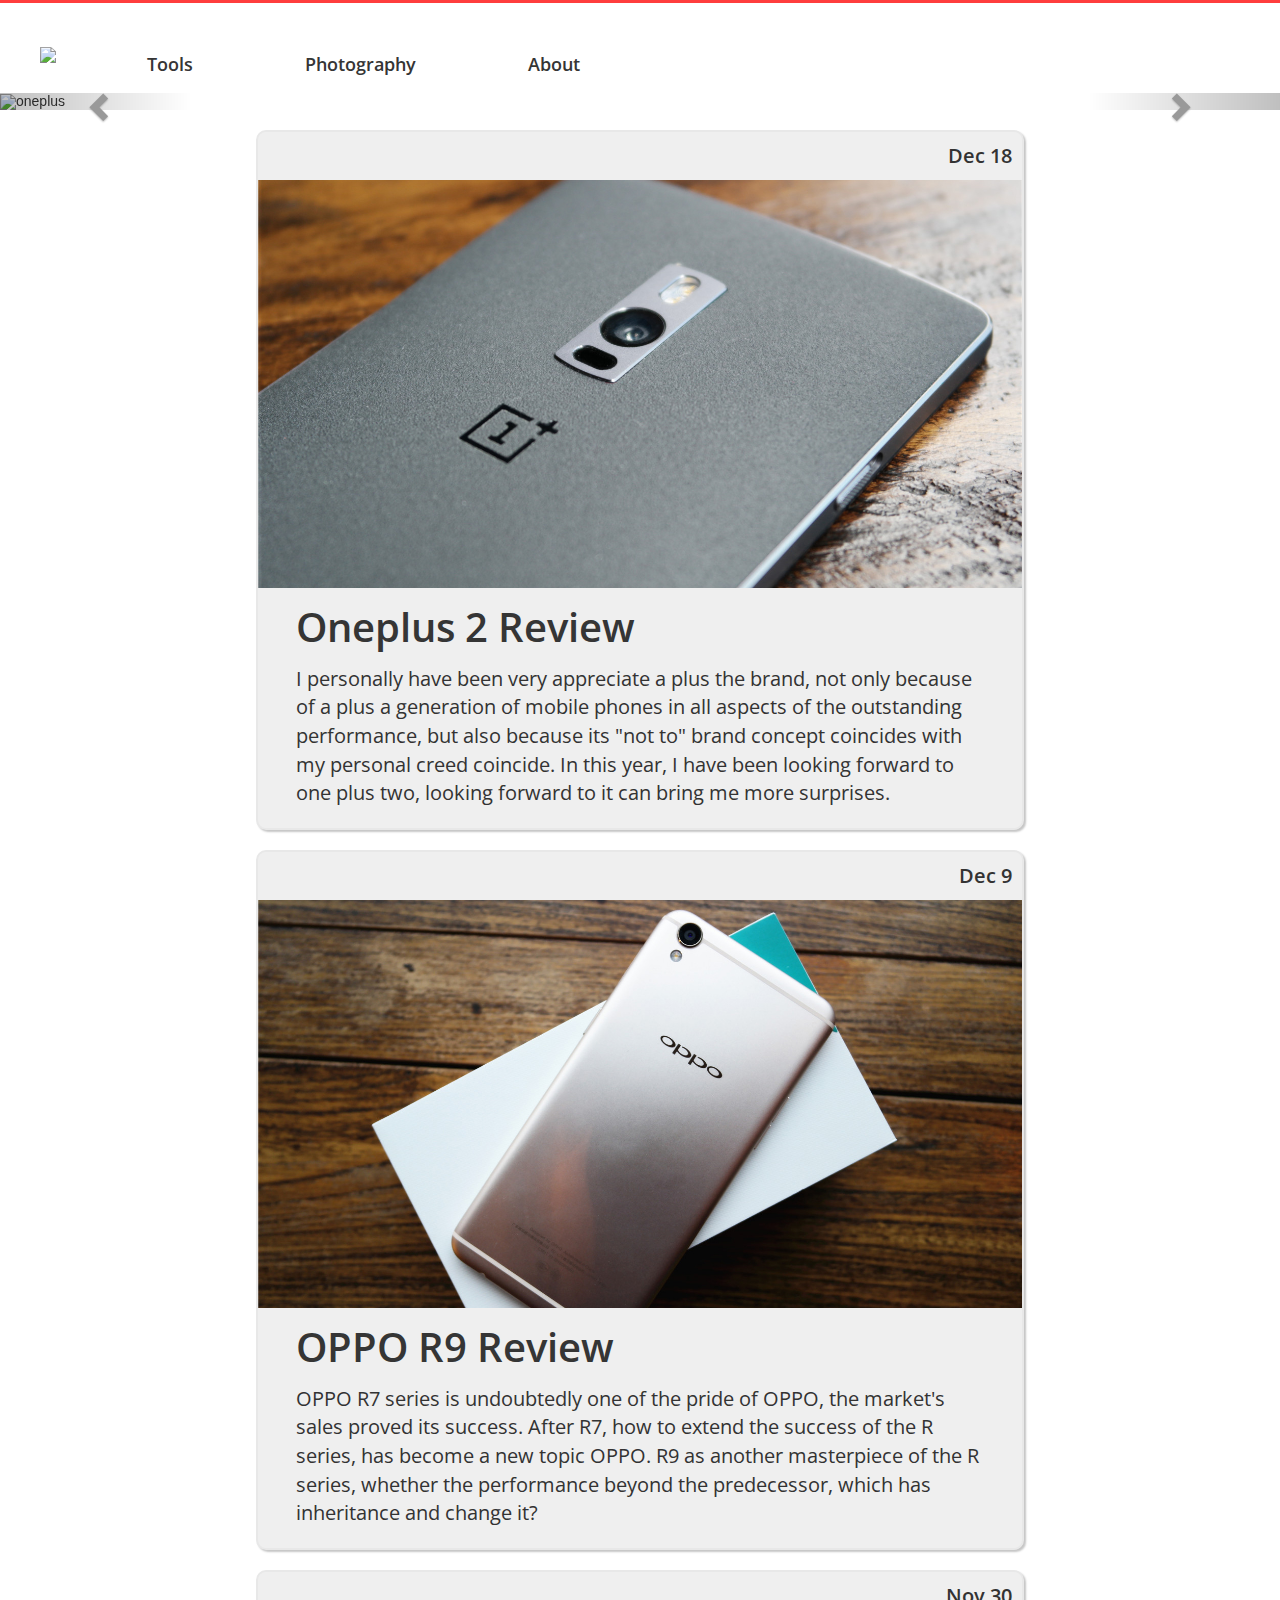
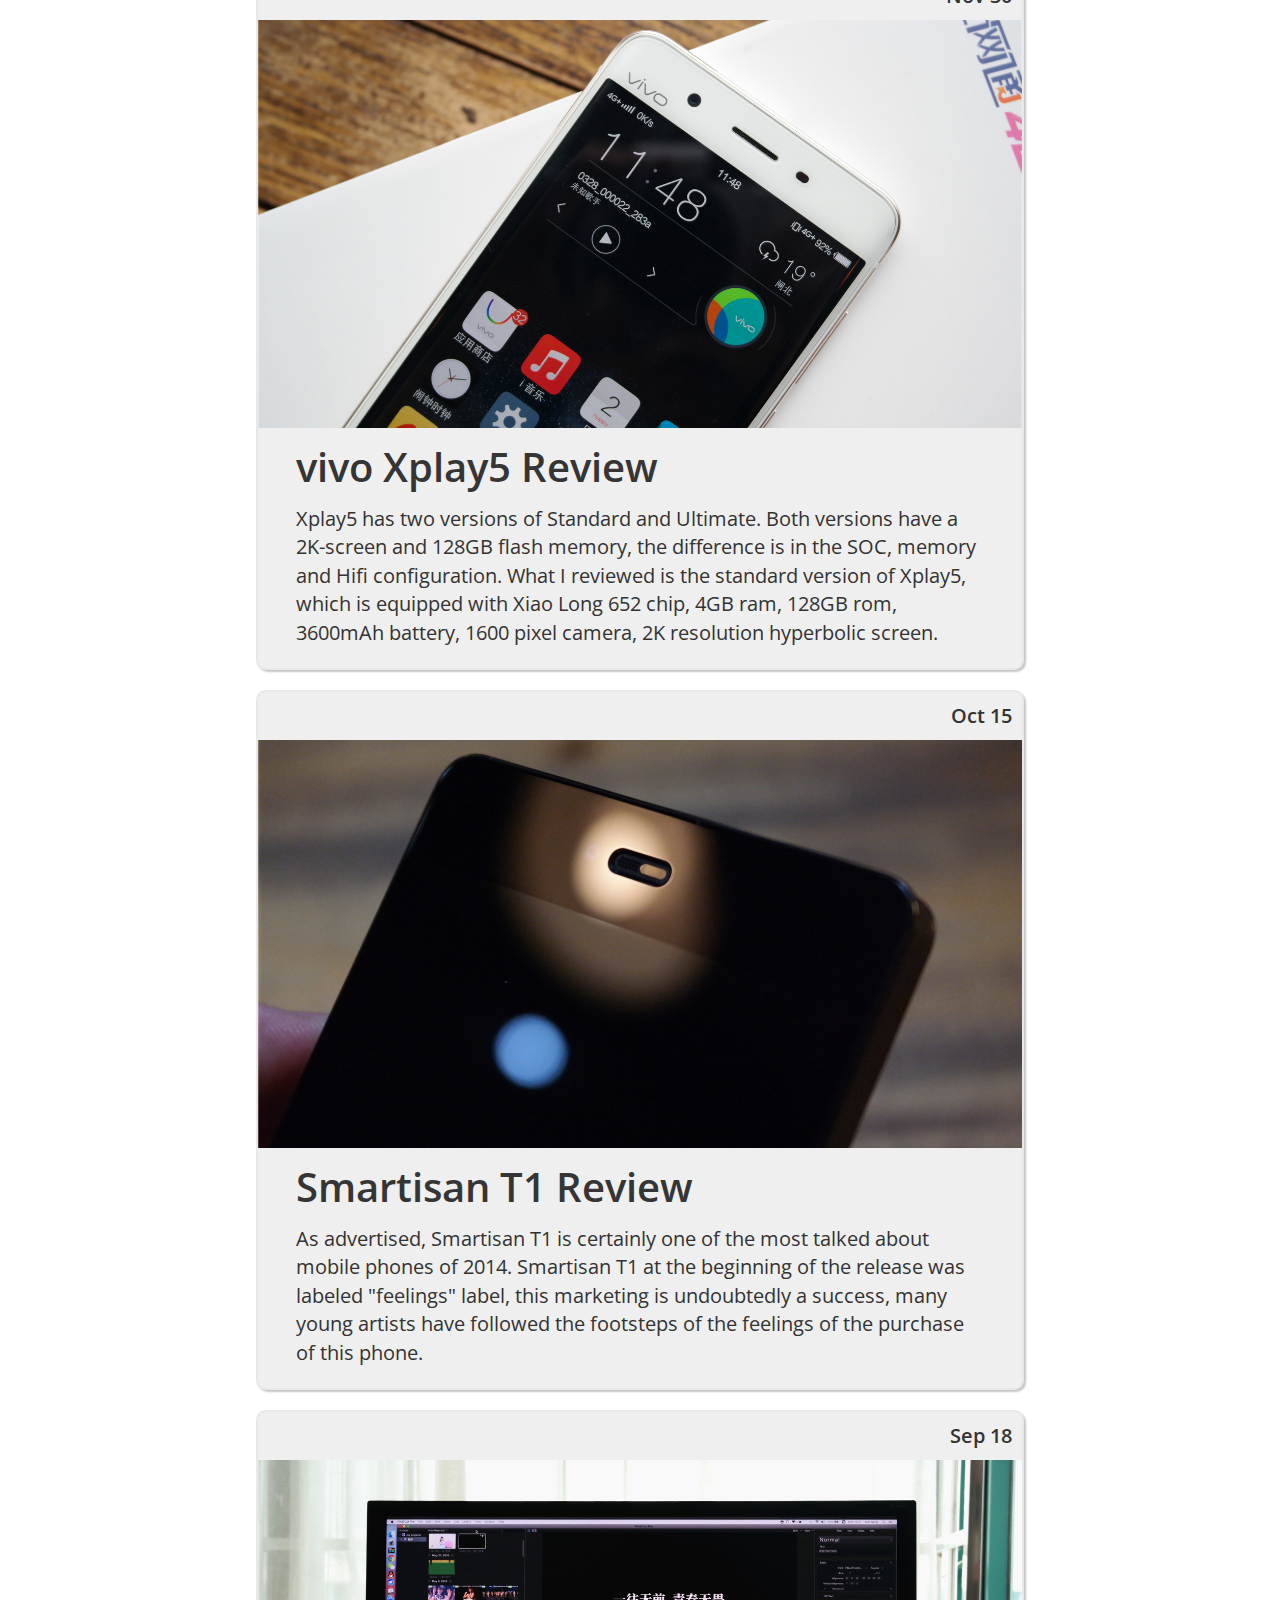
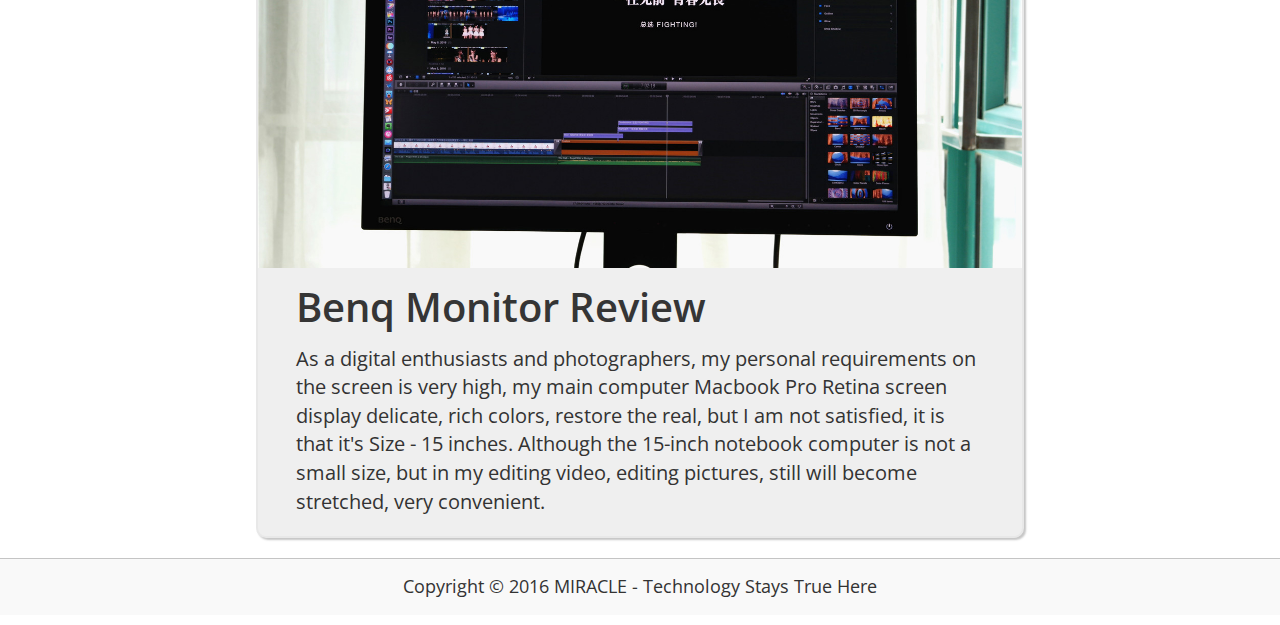
==== commit 06c61a3c: "wip2" ====
--- a/index.html
+++ b/index.html
@@ -14,10 +14,18 @@
 <body>
     <nav>
         <ul class="navi">
-            <a href="index.html"><li class="nav navpic"><img src="image/logo_black.png" width="160px"></li></a>
-            <a href="tool.html"><li class="nav navbar">Tools</li></a>
-            <a href="photography.html"><li class="nav navbar">Photography</li></a>
-            <li class="nav navbar">About</li>
+            <a href="index.html">
+                <li class="nav navpic"><img src="image/logo_black.png" width="160px"></li>
+            </a>
+            <a href="tool.html">
+                <li class="nav navbar">Tools</li>
+            </a>
+            <a href="photography.html">
+                <li class="nav navbar">Photography</li>
+            </a>
+            <a href="about.html">
+                <li class="nav navbar">About</li>
+            </a>
         </ul>
     </nav>
     <div id="carousel-example-generic" class="carousel slide" data-ride="carousel">
--- a/css/style.css
+++ b/css/style.css
@@ -168,7 +168,7 @@
     top: 15px;
     left: 15px;
     z-index: 2;
-    width: 30px;
+    widthrev: 30px;
     height: 30px;
     cursor: pointer;
     background-image: url("data:image/svg+xml;utf8,<svg xmlns='http://www.w3.org/2000/svg' xmlns:xlink='http://www.w3.org/1999/xlink' version='1.1' x='0px' y='0px' width='30px' height='30px' viewBox='0 0 30 30' enable-background='new 0 0 30 30' xml:space='preserve'><rect width='30' height='6'/><rect y='24' width='30' height='6'/><rect y='12' width='30' height='6'/></svg>");
@@ -284,6 +284,7 @@
 }
 .tool-pic{
     margin-top: 20px;
+    margin-left: 15px;
 }
 h2{
     margin-top: 0px !important;
@@ -296,9 +297,28 @@
 .tool-pic:hover{
     border-style: solid;
     border-color:#ff3d3d;
-    border-width: 5px;
-}
-
+    border-width: 2px;
+}
+.about-content{
+    font-family: 'Open Sans', sans-serif;
+    font-size:30px;
+    text-align: center;
+}
+.about-container{
+    width:60%;
+    margin-left: 20%;
+    margin-top: 20px;
+}
+.about-head{
+    font-weight:600;
+}
+.about-pic{
+    margin-bottom: 15px;
+}
+.about-hover:hover{
+    background-color:#ff3d3d;
+    color:white;
+}
 @media screen and (min-width: 2000px) {
     .page-container {
         width: 50%;
@@ -318,8 +338,9 @@
         width: 50%;
         margin-left: 25%;
     }
-    .modal-content{
-        font-size:100px !important;
+    .about-container{
+        width: 50%;
+        margin-left: 25%;
     }
 }
 
@@ -398,5 +419,12 @@
     .container-fluid{
         margin-top: 0px !important;
     }
+    .about-container{
+        width:90%;
+        margin-left: 5%;
+    }
+    .about-content{
+        font-size:22px;
+    }
     
 }